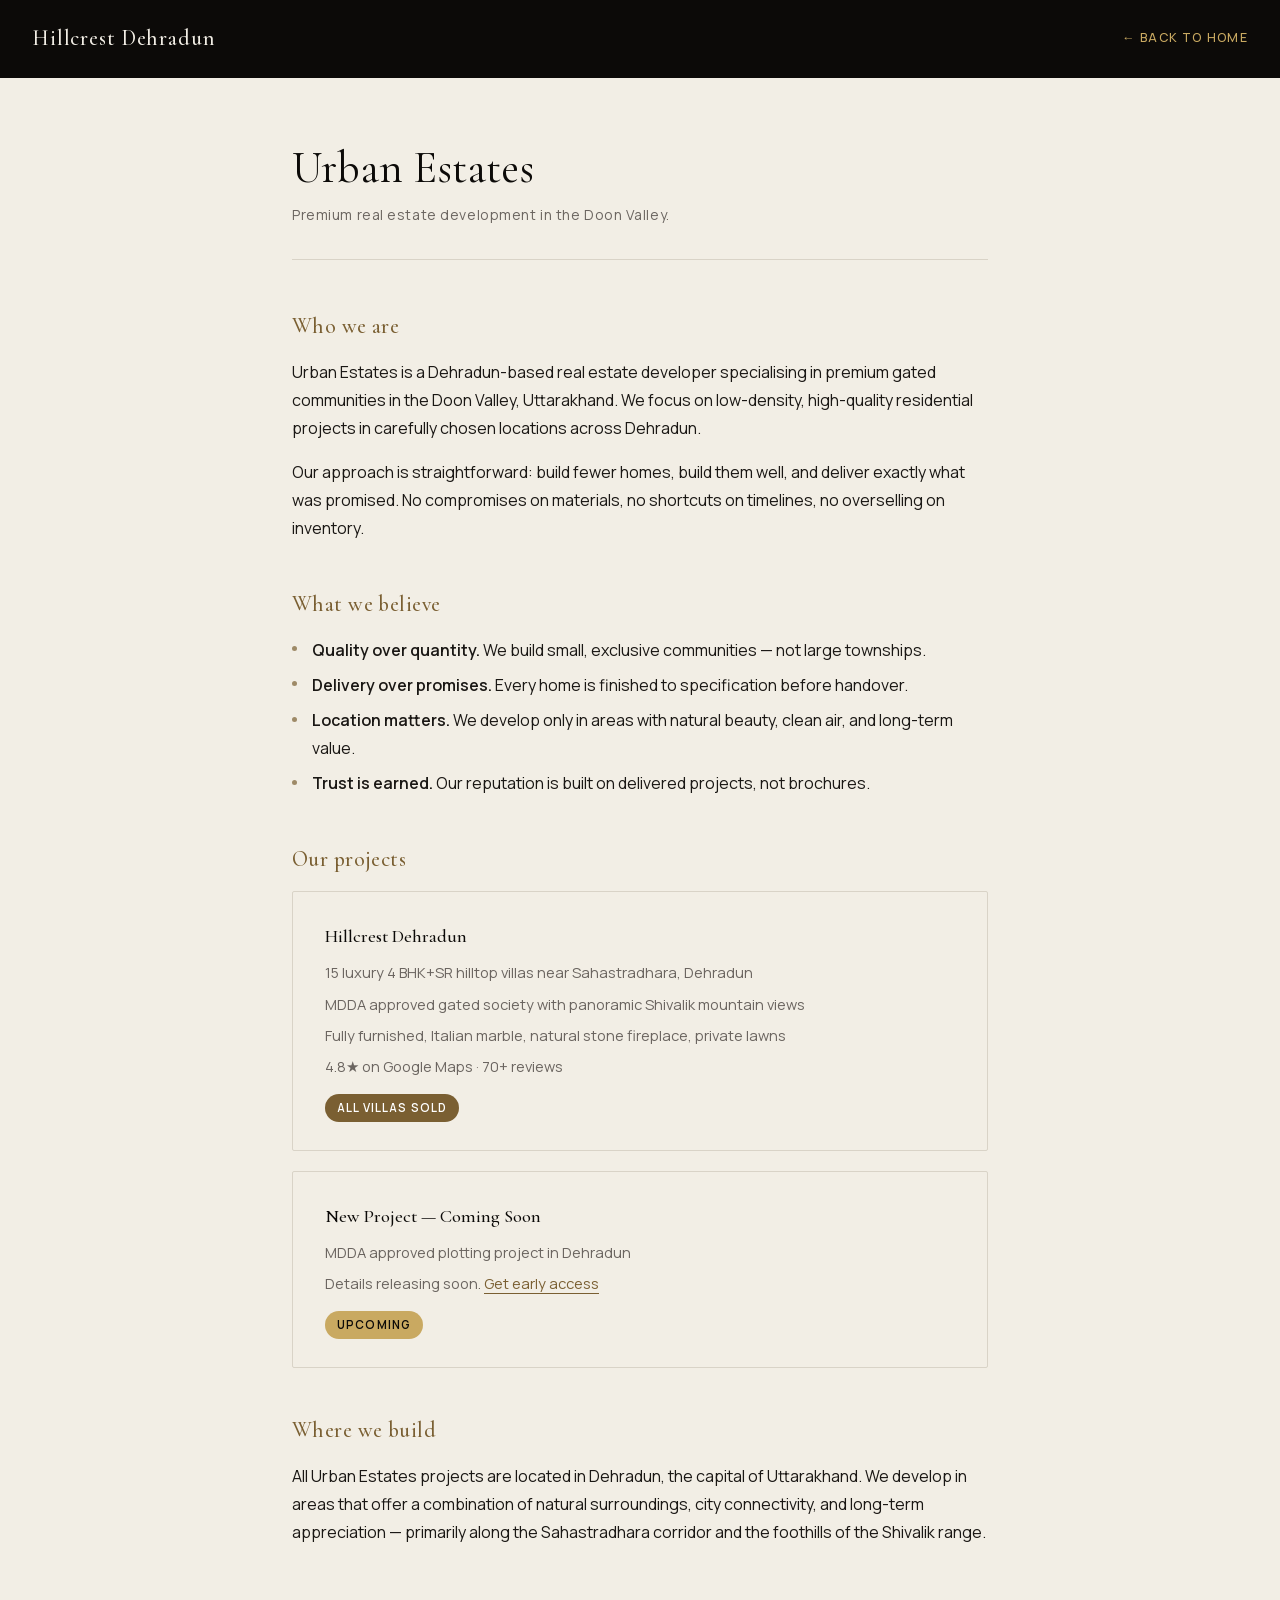
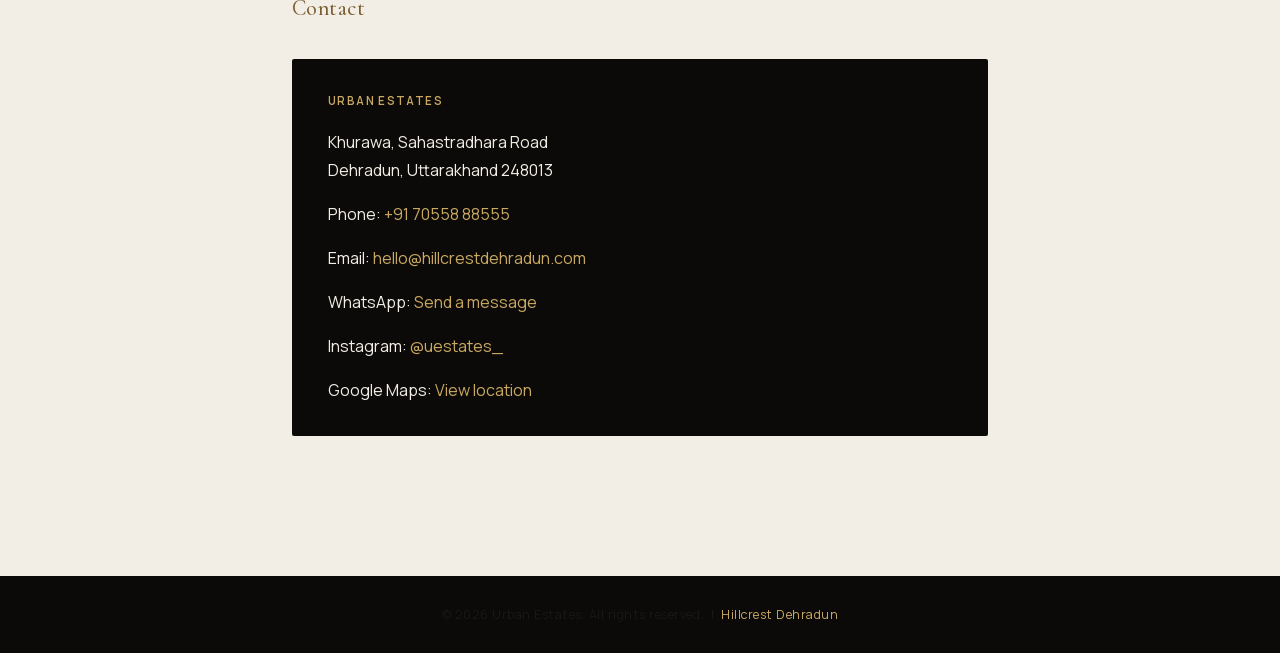
==== about.html @ beab5243 "Add About page for Urban Estates developer entity - Created about.html with developer profile, philo" ====
<!DOCTYPE html>
<html lang="en">
<head>
<meta charset="UTF-8" />
<meta name="viewport" content="width=device-width, initial-scale=1.0" />
<title>About Urban Estates — Developer of Hillcrest Dehradun</title>
<meta name="description" content="Urban Estates is a Dehradun-based real estate developer focused on premium MDDA approved gated communities in the Doon Valley. Builders of Hillcrest, luxury hilltop villas near Sahastradhara." />
<meta name="robots" content="index, follow">
<link rel="canonical" href="https://hillcrestdehradun.com/about.html">
<link rel="icon" type="image/png" href="hd/favicon-32.png" sizes="32x32">
<link rel="icon" href="/favicon.ico" sizes="16x16 32x32">
<link rel="apple-touch-icon" href="hd/apple-touch-icon.png">

<link rel="stylesheet" href="fonts/fonts.css">
<noscript><link rel="stylesheet" href="fonts/fonts.css"></noscript>

<script type="application/ld+json">
{
  "@context": "https://schema.org",
  "@type": "Organization",
  "name": "Urban Estates",
  "alternateName": ["Urban Crest", "UEstates"],
  "url": "https://hillcrestdehradun.com/about.html",
  "logo": "https://hillcrestdehradun.com/hd/og-image.jpg",
  "description": "Dehradun-based real estate developer focused on premium MDDA approved gated communities in the Doon Valley. Builders of Hillcrest, luxury hilltop villas near Sahastradhara.",
  "address": {
    "@type": "PostalAddress",
    "streetAddress": "Khurawa, Sahastradhara Road",
    "addressLocality": "Dehradun",
    "addressRegion": "Uttarakhand",
    "postalCode": "248013",
    "addressCountry": "IN"
  },
  "telephone": "+917055888555",
  "email": "hello@hillcrestdehradun.com",
  "sameAs": [
    "https://www.instagram.com/uestates_/",
    "https://maps.app.goo.gl/SzBgoUNmSNV7FymD8"
  ],
  "knowsAbout": ["luxury residential development", "gated communities", "MDDA approved projects", "Dehradun real estate"],
  "areaServed": {
    "@type": "City",
    "name": "Dehradun",
    "containedInPlace": {
      "@type": "State",
      "name": "Uttarakhand"
    }
  }
}
</script>

<style>
  *, *::before, *::after { box-sizing: border-box; margin: 0; padding: 0; }

  :root {
    --bg:      #F2EEE5;
    --text:    #1A1714;
    --accent:  #7A5F32;
    --accent-soft: #C9A961;
    --dark:    #0C0A08;
    --muted:   #6B6560;
    --border:  #D9D3C7;
  }

  html { scroll-behavior: smooth; }

  body {
    background: var(--bg);
    color: var(--text);
    font-family: 'Manrope', sans-serif;
    font-weight: 400;
    font-size: 16px;
    line-height: 1.75;
    -webkit-font-smoothing: antialiased;
    -moz-osx-font-smoothing: grayscale;
  }

  .skip-link { position: absolute; left: 16px; top: -100%; z-index: 100; background: var(--accent); color: #fff; padding: 10px 18px; border-radius: 0 0 4px 4px; text-decoration: none; font: 600 14px/1 'Manrope', sans-serif; transition: top 0.2s; }
  .skip-link:focus { top: 0; }

  header {
    background: var(--dark);
    padding: 1.25rem 2rem;
    display: flex;
    align-items: center;
    justify-content: space-between;
    gap: 1rem;
  }

  .logo {
    font-family: 'Cormorant Garamond', serif;
    font-weight: 500;
    font-size: 1.35rem;
    color: var(--bg);
    text-decoration: none;
    letter-spacing: 0.04em;
  }

  .back-link {
    font-family: 'Manrope', sans-serif;
    font-size: 0.78rem;
    font-weight: 500;
    letter-spacing: 0.1em;
    text-transform: uppercase;
    color: var(--accent-soft);
    text-decoration: none;
    border-bottom: 1px solid transparent;
    transition: border-color 0.2s;
  }

  .back-link:hover { border-color: var(--accent); }

  main {
    max-width: 760px;
    margin: 0 auto;
    padding: 4rem 2rem 6rem;
  }

  .page-title {
    font-family: 'Cormorant Garamond', serif;
    font-weight: 400;
    font-size: clamp(2rem, 5vw, 2.75rem);
    line-height: 1.2;
    color: var(--dark);
    margin-bottom: 0.5rem;
  }

  .page-subtitle {
    font-size: 0.88rem;
    color: var(--muted);
    letter-spacing: 0.04em;
    margin-bottom: 3rem;
    padding-bottom: 2rem;
    border-bottom: 1px solid var(--border);
  }

  section { margin-bottom: 2.75rem; }

  h2 {
    font-family: 'Cormorant Garamond', serif;
    font-weight: 500;
    font-size: 1.35rem;
    color: var(--accent);
    letter-spacing: 0.02em;
    margin-bottom: 0.75rem;
  }

  p { margin-bottom: 1rem; color: var(--text); }
  p:last-child { margin-bottom: 0; }

  ul {
    list-style: none;
    padding: 0;
    margin-bottom: 1rem;
  }

  ul li {
    padding-left: 1.25rem;
    position: relative;
    margin-bottom: 0.45rem;
  }

  ul li::before {
    content: '';
    position: absolute;
    left: 0;
    top: 0.65em;
    width: 5px;
    height: 5px;
    border-radius: 50%;
    background: var(--accent);
    opacity: 0.7;
  }

  .highlight-block {
    background: var(--dark);
    color: var(--bg);
    padding: 2rem 2.25rem;
    border-radius: 2px;
    margin: 2rem 0;
  }

  .highlight-block p { color: var(--bg); }

  .highlight-block a {
    color: var(--accent-soft);
    text-decoration: none;
  }

  .highlight-block a:hover { text-decoration: underline; }

  .highlight-label {
    font-size: 0.72rem;
    font-weight: 600;
    letter-spacing: 0.12em;
    text-transform: uppercase;
    color: var(--accent-soft);
    margin-bottom: 1rem;
    display: block;
  }

  .project-card {
    border: 1px solid var(--border);
    padding: 1.75rem 2rem;
    border-radius: 2px;
    margin-bottom: 1.25rem;
  }

  .project-card h3 {
    font-family: 'Cormorant Garamond', serif;
    font-weight: 500;
    font-size: 1.15rem;
    color: var(--dark);
    margin-bottom: 0.5rem;
  }

  .project-card p {
    font-size: 0.92rem;
    color: var(--muted);
    margin-bottom: 0.35rem;
  }

  .project-card .status {
    display: inline-block;
    font-size: 0.72rem;
    font-weight: 600;
    letter-spacing: 0.1em;
    text-transform: uppercase;
    padding: 4px 12px;
    border-radius: 999px;
    margin-top: 0.5rem;
  }

  .status-sold {
    background: var(--accent);
    color: #fff;
  }

  .status-upcoming {
    background: var(--accent-soft);
    color: var(--dark);
  }

  footer {
    background: var(--dark);
    color: #8A8480;
    text-align: center;
    font-size: 0.78rem;
    padding: 1.75rem 2rem;
    letter-spacing: 0.04em;
  }

  footer a {
    color: var(--accent-soft);
    text-decoration: none;
  }

  footer a:hover { text-decoration: underline; }

  @media (max-width: 600px) {
    main { padding: 2.5rem 1.25rem 4rem; }
    header { padding: 1rem 1.25rem; }
    .highlight-block { padding: 1.5rem 1.25rem; }
    .project-card { padding: 1.25rem; }
  }
</style>
</head>
<body>

<a href="#main" class="skip-link">Skip to content</a>

<header>
  <a href="/" class="logo">Hillcrest Dehradun</a>
  <a href="/" class="back-link">&#8592; Back to Home</a>
</header>

<main id="main">

  <h1 class="page-title">Urban Estates</h1>
  <p class="page-subtitle">Premium real estate development in the Doon Valley.</p>

  <section>
    <h2>Who we are</h2>
    <p>Urban Estates is a Dehradun-based real estate developer specialising in premium gated communities in the Doon Valley, Uttarakhand. We focus on low-density, high-quality residential projects in carefully chosen locations across Dehradun.</p>
    <p>Our approach is straightforward: build fewer homes, build them well, and deliver exactly what was promised. No compromises on materials, no shortcuts on timelines, no overselling on inventory.</p>
  </section>

  <section>
    <h2>What we believe</h2>
    <ul>
      <li><strong>Quality over quantity.</strong> We build small, exclusive communities — not large townships.</li>
      <li><strong>Delivery over promises.</strong> Every home is finished to specification before handover.</li>
      <li><strong>Location matters.</strong> We develop only in areas with natural beauty, clean air, and long-term value.</li>
      <li><strong>Trust is earned.</strong> Our reputation is built on delivered projects, not brochures.</li>
    </ul>
  </section>

  <section>
    <h2>Our projects</h2>

    <div class="project-card">
      <h3>Hillcrest Dehradun</h3>
      <p>15 luxury 4 BHK+SR hilltop villas near Sahastradhara, Dehradun</p>
      <p>MDDA approved gated society with panoramic Shivalik mountain views</p>
      <p>Fully furnished, Italian marble, natural stone fireplace, private lawns</p>
      <p>4.8&#9733; on Google Maps &middot; 70+ reviews</p>
      <span class="status status-sold">All villas sold</span>
    </div>

    <div class="project-card">
      <h3>New Project — Coming Soon</h3>
      <p>MDDA approved plotting project in Dehradun</p>
      <p>Details releasing soon. <a href="https://wa.me/917055888555?text=Hi%2C%20I%27m%20interested%20in%20the%20upcoming%20Urban%20Estates%20project.%20Please%20share%20details." target="_blank" rel="noopener noreferrer" style="color:var(--accent);border-bottom:1px solid var(--accent);text-decoration:none;">Get early access</a></p>
      <span class="status status-upcoming">Upcoming</span>
    </div>
  </section>

  <section>
    <h2>Where we build</h2>
    <p>All Urban Estates projects are located in Dehradun, the capital of Uttarakhand. We develop in areas that offer a combination of natural surroundings, city connectivity, and long-term appreciation — primarily along the Sahastradhara corridor and the foothills of the Shivalik range.</p>
  </section>

  <section>
    <h2>Contact</h2>
    <div class="highlight-block">
      <span class="highlight-label">Urban Estates</span>
      <p>Khurawa, Sahastradhara Road<br>Dehradun, Uttarakhand 248013</p>
      <p>Phone: <a href="tel:+917055888555">+91 70558 88555</a></p>
      <p>Email: <a href="mailto:hello@hillcrestdehradun.com">hello@hillcrestdehradun.com</a></p>
      <p>WhatsApp: <a href="https://wa.me/917055888555?text=Hi%2C%20I%27m%20interested%20in%20the%20upcoming%20Urban%20Estates%20project.%20Please%20share%20details." target="_blank" rel="noopener noreferrer">Send a message</a></p>
      <p>Instagram: <a href="https://www.instagram.com/uestates_/" target="_blank" rel="noopener noreferrer">@uestates_</a></p>
      <p>Google Maps: <a href="https://maps.app.goo.gl/SzBgoUNmSNV7FymD8" target="_blank" rel="noopener noreferrer">View location</a></p>
    </div>
  </section>

</main>

<footer>
  <p>&copy; 2026 Urban Estates. All rights reserved. &nbsp;|&nbsp; <a href="/">Hillcrest Dehradun</a></p>
</footer>

</body>
</html>
---- fonts/fonts.css ----
/* cyrillic-ext */
@font-face {
  font-family: 'Cormorant Garamond';
  font-style: normal;
  font-weight: 300;
  font-display: swap;
  src: url(cormorant-garamond-300-cyrillicext.woff2) format('woff2');
  unicode-range: U+0460-052F, U+1C80-1C8A, U+20B4, U+2DE0-2DFF, U+A640-A69F, U+FE2E-FE2F;
}

/* cyrillic */
@font-face {
  font-family: 'Cormorant Garamond';
  font-style: normal;
  font-weight: 300;
  font-display: swap;
  src: url(cormorant-garamond-300-cyrillic.woff2) format('woff2');
  unicode-range: U+0301, U+0400-045F, U+0490-0491, U+04B0-04B1, U+2116;
}

/* vietnamese */
@font-face {
  font-family: 'Cormorant Garamond';
  font-style: normal;
  font-weight: 300;
  font-display: swap;
  src: url(cormorant-garamond-300-vietnamese.woff2) format('woff2');
  unicode-range: U+0102-0103, U+0110-0111, U+0128-0129, U+0168-0169, U+01A0-01A1, U+01AF-01B0, U+0300-0301, U+0303-0304, U+0308-0309, U+0323, U+0329, U+1EA0-1EF9, U+20AB;
}

/* latin-ext */
@font-face {
  font-family: 'Cormorant Garamond';
  font-style: normal;
  font-weight: 300;
  font-display: swap;
  src: url(cormorant-garamond-300-latinext.woff2) format('woff2');
  unicode-range: U+0100-02BA, U+02BD-02C5, U+02C7-02CC, U+02CE-02D7, U+02DD-02FF, U+0304, U+0308, U+0329, U+1D00-1DBF, U+1E00-1E9F, U+1EF2-1EFF, U+2020, U+20A0-20AB, U+20AD-20C0, U+2113, U+2C60-2C7F, U+A720-A7FF;
}

/* latin */
@font-face {
  font-family: 'Cormorant Garamond';
  font-style: normal;
  font-weight: 300;
  font-display: swap;
  src: url(cormorant-garamond-300-latin.woff2) format('woff2');
  unicode-range: U+0000-00FF, U+0131, U+0152-0153, U+02BB-02BC, U+02C6, U+02DA, U+02DC, U+0304, U+0308, U+0329, U+2000-206F, U+20AC, U+2122, U+2191, U+2193, U+2212, U+2215, U+FEFF, U+FFFD;
}

/* cyrillic-ext */
@font-face {
  font-family: 'Cormorant Garamond';
  font-style: italic;
  font-weight: 300;
  font-display: swap;
  src: url(cormorant-garamond-300i-cyrillicext.woff2) format('woff2');
  unicode-range: U+0460-052F, U+1C80-1C8A, U+20B4, U+2DE0-2DFF, U+A640-A69F, U+FE2E-FE2F;
}

/* cyrillic */
@font-face {
  font-family: 'Cormorant Garamond';
  font-style: italic;
  font-weight: 300;
  font-display: swap;
  src: url(cormorant-garamond-300i-cyrillic.woff2) format('woff2');
  unicode-range: U+0301, U+0400-045F, U+0490-0491, U+04B0-04B1, U+2116;
}

/* vietnamese */
@font-face {
  font-family: 'Cormorant Garamond';
  font-style: italic;
  font-weight: 300;
  font-display: swap;
  src: url(cormorant-garamond-300i-vietnamese.woff2) format('woff2');
  unicode-range: U+0102-0103, U+0110-0111, U+0128-0129, U+0168-0169, U+01A0-01A1, U+01AF-01B0, U+0300-0301, U+0303-0304, U+0308-0309, U+0323, U+0329, U+1EA0-1EF9, U+20AB;
}

/* latin-ext */
@font-face {
  font-family: 'Cormorant Garamond';
  font-style: italic;
  font-weight: 300;
  font-display: swap;
  src: url(cormorant-garamond-300i-latinext.woff2) format('woff2');
  unicode-range: U+0100-02BA, U+02BD-02C5, U+02C7-02CC, U+02CE-02D7, U+02DD-02FF, U+0304, U+0308, U+0329, U+1D00-1DBF, U+1E00-1E9F, U+1EF2-1EFF, U+2020, U+20A0-20AB, U+20AD-20C0, U+2113, U+2C60-2C7F, U+A720-A7FF;
}

/* latin */
@font-face {
  font-family: 'Cormorant Garamond';
  font-style: italic;
  font-weight: 300;
  font-display: swap;
  src: url(cormorant-garamond-300i-latin.woff2) format('woff2');
  unicode-range: U+0000-00FF, U+0131, U+0152-0153, U+02BB-02BC, U+02C6, U+02DA, U+02DC, U+0304, U+0308, U+0329, U+2000-206F, U+20AC, U+2122, U+2191, U+2193, U+2212, U+2215, U+FEFF, U+FFFD;
}

/* cyrillic-ext */
@font-face {
  font-family: 'Cormorant Garamond';
  font-style: normal;
  font-weight: 400;
  font-display: swap;
  src: url(cormorant-garamond-300-cyrillicext.woff2) format('woff2');
  unicode-range: U+0460-052F, U+1C80-1C8A, U+20B4, U+2DE0-2DFF, U+A640-A69F, U+FE2E-FE2F;
}

/* cyrillic */
@font-face {
  font-family: 'Cormorant Garamond';
  font-style: normal;
  font-weight: 400;
  font-display: swap;
  src: url(cormorant-garamond-300-cyrillic.woff2) format('woff2');
  unicode-range: U+0301, U+0400-045F, U+0490-0491, U+04B0-04B1, U+2116;
}

/* vietnamese */
@font-face {
  font-family: 'Cormorant Garamond';
  font-style: normal;
  font-weight: 400;
  font-display: swap;
  src: url(cormorant-garamond-300-vietnamese.woff2) format('woff2');
  unicode-range: U+0102-0103, U+0110-0111, U+0128-0129, U+0168-0169, U+01A0-01A1, U+01AF-01B0, U+0300-0301, U+0303-0304, U+0308-0309, U+0323, U+0329, U+1EA0-1EF9, U+20AB;
}

/* latin-ext */
@font-face {
  font-family: 'Cormorant Garamond';
  font-style: normal;
  font-weight: 400;
  font-display: swap;
  src: url(cormorant-garamond-300-latinext.woff2) format('woff2');
  unicode-range: U+0100-02BA, U+02BD-02C5, U+02C7-02CC, U+02CE-02D7, U+02DD-02FF, U+0304, U+0308, U+0329, U+1D00-1DBF, U+1E00-1E9F, U+1EF2-1EFF, U+2020, U+20A0-20AB, U+20AD-20C0, U+2113, U+2C60-2C7F, U+A720-A7FF;
}

/* latin */
@font-face {
  font-family: 'Cormorant Garamond';
  font-style: normal;
  font-weight: 400;
  font-display: swap;
  src: url(cormorant-garamond-300-latin.woff2) format('woff2');
  unicode-range: U+0000-00FF, U+0131, U+0152-0153, U+02BB-02BC, U+02C6, U+02DA, U+02DC, U+0304, U+0308, U+0329, U+2000-206F, U+20AC, U+2122, U+2191, U+2193, U+2212, U+2215, U+FEFF, U+FFFD;
}

/* cyrillic-ext */
@font-face {
  font-family: 'Cormorant Garamond';
  font-style: italic;
  font-weight: 400;
  font-display: swap;
  src: url(cormorant-garamond-300i-cyrillicext.woff2) format('woff2');
  unicode-range: U+0460-052F, U+1C80-1C8A, U+20B4, U+2DE0-2DFF, U+A640-A69F, U+FE2E-FE2F;
}

/* cyrillic */
@font-face {
  font-family: 'Cormorant Garamond';
  font-style: italic;
  font-weight: 400;
  font-display: swap;
  src: url(cormorant-garamond-300i-cyrillic.woff2) format('woff2');
  unicode-range: U+0301, U+0400-045F, U+0490-0491, U+04B0-04B1, U+2116;
}

/* vietnamese */
@font-face {
  font-family: 'Cormorant Garamond';
  font-style: italic;
  font-weight: 400;
  font-display: swap;
  src: url(cormorant-garamond-300i-vietnamese.woff2) format('woff2');
  unicode-range: U+0102-0103, U+0110-0111, U+0128-0129, U+0168-0169, U+01A0-01A1, U+01AF-01B0, U+0300-0301, U+0303-0304, U+0308-0309, U+0323, U+0329, U+1EA0-1EF9, U+20AB;
}

/* latin-ext */
@font-face {
  font-family: 'Cormorant Garamond';
  font-style: italic;
  font-weight: 400;
  font-display: swap;
  src: url(cormorant-garamond-300i-latinext.woff2) format('woff2');
  unicode-range: U+0100-02BA, U+02BD-02C5, U+02C7-02CC, U+02CE-02D7, U+02DD-02FF, U+0304, U+0308, U+0329, U+1D00-1DBF, U+1E00-1E9F, U+1EF2-1EFF, U+2020, U+20A0-20AB, U+20AD-20C0, U+2113, U+2C60-2C7F, U+A720-A7FF;
}

/* latin */
@font-face {
  font-family: 'Cormorant Garamond';
  font-style: italic;
  font-weight: 400;
  font-display: swap;
  src: url(cormorant-garamond-300i-latin.woff2) format('woff2');
  unicode-range: U+0000-00FF, U+0131, U+0152-0153, U+02BB-02BC, U+02C6, U+02DA, U+02DC, U+0304, U+0308, U+0329, U+2000-206F, U+20AC, U+2122, U+2191, U+2193, U+2212, U+2215, U+FEFF, U+FFFD;
}

/* cyrillic-ext */
@font-face {
  font-family: 'Cormorant Garamond';
  font-style: normal;
  font-weight: 500;
  font-display: swap;
  src: url(cormorant-garamond-300-cyrillicext.woff2) format('woff2');
  unicode-range: U+0460-052F, U+1C80-1C8A, U+20B4, U+2DE0-2DFF, U+A640-A69F, U+FE2E-FE2F;
}

/* cyrillic */
@font-face {
  font-family: 'Cormorant Garamond';
  font-style: normal;
  font-weight: 500;
  font-display: swap;
  src: url(cormorant-garamond-300-cyrillic.woff2) format('woff2');
  unicode-range: U+0301, U+0400-045F, U+0490-0491, U+04B0-04B1, U+2116;
}

/* vietnamese */
@font-face {
  font-family: 'Cormorant Garamond';
  font-style: normal;
  font-weight: 500;
  font-display: swap;
  src: url(cormorant-garamond-300-vietnamese.woff2) format('woff2');
  unicode-range: U+0102-0103, U+0110-0111, U+0128-0129, U+0168-0169, U+01A0-01A1, U+01AF-01B0, U+0300-0301, U+0303-0304, U+0308-0309, U+0323, U+0329, U+1EA0-1EF9, U+20AB;
}

/* latin-ext */
@font-face {
  font-family: 'Cormorant Garamond';
  font-style: normal;
  font-weight: 500;
  font-display: swap;
  src: url(cormorant-garamond-300-latinext.woff2) format('woff2');
  unicode-range: U+0100-02BA, U+02BD-02C5, U+02C7-02CC, U+02CE-02D7, U+02DD-02FF, U+0304, U+0308, U+0329, U+1D00-1DBF, U+1E00-1E9F, U+1EF2-1EFF, U+2020, U+20A0-20AB, U+20AD-20C0, U+2113, U+2C60-2C7F, U+A720-A7FF;
}

/* latin */
@font-face {
  font-family: 'Cormorant Garamond';
  font-style: normal;
  font-weight: 500;
  font-display: swap;
  src: url(cormorant-garamond-300-latin.woff2) format('woff2');
  unicode-range: U+0000-00FF, U+0131, U+0152-0153, U+02BB-02BC, U+02C6, U+02DA, U+02DC, U+0304, U+0308, U+0329, U+2000-206F, U+20AC, U+2122, U+2191, U+2193, U+2212, U+2215, U+FEFF, U+FFFD;
}

/* cyrillic-ext */
@font-face {
  font-family: 'Cormorant Garamond';
  font-style: italic;
  font-weight: 500;
  font-display: swap;
  src: url(cormorant-garamond-300i-cyrillicext.woff2) format('woff2');
  unicode-range: U+0460-052F, U+1C80-1C8A, U+20B4, U+2DE0-2DFF, U+A640-A69F, U+FE2E-FE2F;
}

/* cyrillic */
@font-face {
  font-family: 'Cormorant Garamond';
  font-style: italic;
  font-weight: 500;
  font-display: swap;
  src: url(cormorant-garamond-300i-cyrillic.woff2) format('woff2');
  unicode-range: U+0301, U+0400-045F, U+0490-0491, U+04B0-04B1, U+2116;
}

/* vietnamese */
@font-face {
  font-family: 'Cormorant Garamond';
  font-style: italic;
  font-weight: 500;
  font-display: swap;
  src: url(cormorant-garamond-300i-vietnamese.woff2) format('woff2');
  unicode-range: U+0102-0103, U+0110-0111, U+0128-0129, U+0168-0169, U+01A0-01A1, U+01AF-01B0, U+0300-0301, U+0303-0304, U+0308-0309, U+0323, U+0329, U+1EA0-1EF9, U+20AB;
}

/* latin-ext */
@font-face {
  font-family: 'Cormorant Garamond';
  font-style: italic;
  font-weight: 500;
  font-display: swap;
  src: url(cormorant-garamond-300i-latinext.woff2) format('woff2');
  unicode-range: U+0100-02BA, U+02BD-02C5, U+02C7-02CC, U+02CE-02D7, U+02DD-02FF, U+0304, U+0308, U+0329, U+1D00-1DBF, U+1E00-1E9F, U+1EF2-1EFF, U+2020, U+20A0-20AB, U+20AD-20C0, U+2113, U+2C60-2C7F, U+A720-A7FF;
}

/* latin */
@font-face {
  font-family: 'Cormorant Garamond';
  font-style: italic;
  font-weight: 500;
  font-display: swap;
  src: url(cormorant-garamond-300i-latin.woff2) format('woff2');
  unicode-range: U+0000-00FF, U+0131, U+0152-0153, U+02BB-02BC, U+02C6, U+02DA, U+02DC, U+0304, U+0308, U+0329, U+2000-206F, U+20AC, U+2122, U+2191, U+2193, U+2212, U+2215, U+FEFF, U+FFFD;
}

/* cyrillic-ext */
@font-face {
  font-family: 'Cormorant Garamond';
  font-style: normal;
  font-weight: 600;
  font-display: swap;
  src: url(cormorant-garamond-300-cyrillicext.woff2) format('woff2');
  unicode-range: U+0460-052F, U+1C80-1C8A, U+20B4, U+2DE0-2DFF, U+A640-A69F, U+FE2E-FE2F;
}

/* cyrillic */
@font-face {
  font-family: 'Cormorant Garamond';
  font-style: normal;
  font-weight: 600;
  font-display: swap;
  src: url(cormorant-garamond-300-cyrillic.woff2) format('woff2');
  unicode-range: U+0301, U+0400-045F, U+0490-0491, U+04B0-04B1, U+2116;
}

/* vietnamese */
@font-face {
  font-family: 'Cormorant Garamond';
  font-style: normal;
  font-weight: 600;
  font-display: swap;
  src: url(cormorant-garamond-300-vietnamese.woff2) format('woff2');
  unicode-range: U+0102-0103, U+0110-0111, U+0128-0129, U+0168-0169, U+01A0-01A1, U+01AF-01B0, U+0300-0301, U+0303-0304, U+0308-0309, U+0323, U+0329, U+1EA0-1EF9, U+20AB;
}

/* latin-ext */
@font-face {
  font-family: 'Cormorant Garamond';
  font-style: normal;
  font-weight: 600;
  font-display: swap;
  src: url(cormorant-garamond-300-latinext.woff2) format('woff2');
  unicode-range: U+0100-02BA, U+02BD-02C5, U+02C7-02CC, U+02CE-02D7, U+02DD-02FF, U+0304, U+0308, U+0329, U+1D00-1DBF, U+1E00-1E9F, U+1EF2-1EFF, U+2020, U+20A0-20AB, U+20AD-20C0, U+2113, U+2C60-2C7F, U+A720-A7FF;
}

/* latin */
@font-face {
  font-family: 'Cormorant Garamond';
  font-style: normal;
  font-weight: 600;
  font-display: swap;
  src: url(cormorant-garamond-300-latin.woff2) format('woff2');
  unicode-range: U+0000-00FF, U+0131, U+0152-0153, U+02BB-02BC, U+02C6, U+02DA, U+02DC, U+0304, U+0308, U+0329, U+2000-206F, U+20AC, U+2122, U+2191, U+2193, U+2212, U+2215, U+FEFF, U+FFFD;
}

/* cyrillic-ext */
@font-face {
  font-family: 'Cormorant Garamond';
  font-style: italic;
  font-weight: 600;
  font-display: swap;
  src: url(cormorant-garamond-300i-cyrillicext.woff2) format('woff2');
  unicode-range: U+0460-052F, U+1C80-1C8A, U+20B4, U+2DE0-2DFF, U+A640-A69F, U+FE2E-FE2F;
}

/* cyrillic */
@font-face {
  font-family: 'Cormorant Garamond';
  font-style: italic;
  font-weight: 600;
  font-display: swap;
  src: url(cormorant-garamond-300i-cyrillic.woff2) format('woff2');
  unicode-range: U+0301, U+0400-045F, U+0490-0491, U+04B0-04B1, U+2116;
}

/* vietnamese */
@font-face {
  font-family: 'Cormorant Garamond';
  font-style: italic;
  font-weight: 600;
  font-display: swap;
  src: url(cormorant-garamond-300i-vietnamese.woff2) format('woff2');
  unicode-range: U+0102-0103, U+0110-0111, U+0128-0129, U+0168-0169, U+01A0-01A1, U+01AF-01B0, U+0300-0301, U+0303-0304, U+0308-0309, U+0323, U+0329, U+1EA0-1EF9, U+20AB;
}

/* latin-ext */
@font-face {
  font-family: 'Cormorant Garamond';
  font-style: italic;
  font-weight: 600;
  font-display: swap;
  src: url(cormorant-garamond-300i-latinext.woff2) format('woff2');
  unicode-range: U+0100-02BA, U+02BD-02C5, U+02C7-02CC, U+02CE-02D7, U+02DD-02FF, U+0304, U+0308, U+0329, U+1D00-1DBF, U+1E00-1E9F, U+1EF2-1EFF, U+2020, U+20A0-20AB, U+20AD-20C0, U+2113, U+2C60-2C7F, U+A720-A7FF;
}

/* latin */
@font-face {
  font-family: 'Cormorant Garamond';
  font-style: italic;
  font-weight: 600;
  font-display: swap;
  src: url(cormorant-garamond-300i-latin.woff2) format('woff2');
  unicode-range: U+0000-00FF, U+0131, U+0152-0153, U+02BB-02BC, U+02C6, U+02DA, U+02DC, U+0304, U+0308, U+0329, U+2000-206F, U+20AC, U+2122, U+2191, U+2193, U+2212, U+2215, U+FEFF, U+FFFD;
}

/* cyrillic-ext */
@font-face {
  font-family: 'Manrope';
  font-style: normal;
  font-weight: 300;
  font-display: swap;
  src: url(manrope-300-cyrillicext.woff2) format('woff2');
  unicode-range: U+0460-052F, U+1C80-1C8A, U+20B4, U+2DE0-2DFF, U+A640-A69F, U+FE2E-FE2F;
}

/* cyrillic */
@font-face {
  font-family: 'Manrope';
  font-style: normal;
  font-weight: 300;
  font-display: swap;
  src: url(manrope-300-cyrillic.woff2) format('woff2');
  unicode-range: U+0301, U+0400-045F, U+0490-0491, U+04B0-04B1, U+2116;
}

/* greek */
@font-face {
  font-family: 'Manrope';
  font-style: normal;
  font-weight: 300;
  font-display: swap;
  src: url(manrope-300-greek.woff2) format('woff2');
  unicode-range: U+0370-0377, U+037A-037F, U+0384-038A, U+038C, U+038E-03A1, U+03A3-03FF;
}

/* vietnamese */
@font-face {
  font-family: 'Manrope';
  font-style: normal;
  font-weight: 300;
  font-display: swap;
  src: url(manrope-300-vietnamese.woff2) format('woff2');
  unicode-range: U+0102-0103, U+0110-0111, U+0128-0129, U+0168-0169, U+01A0-01A1, U+01AF-01B0, U+0300-0301, U+0303-0304, U+0308-0309, U+0323, U+0329, U+1EA0-1EF9, U+20AB;
}

/* latin-ext */
@font-face {
  font-family: 'Manrope';
  font-style: normal;
  font-weight: 300;
  font-display: swap;
  src: url(manrope-300-latinext.woff2) format('woff2');
  unicode-range: U+0100-02BA, U+02BD-02C5, U+02C7-02CC, U+02CE-02D7, U+02DD-02FF, U+0304, U+0308, U+0329, U+1D00-1DBF, U+1E00-1E9F, U+1EF2-1EFF, U+2020, U+20A0-20AB, U+20AD-20C0, U+2113, U+2C60-2C7F, U+A720-A7FF;
}

/* latin */
@font-face {
  font-family: 'Manrope';
  font-style: normal;
  font-weight: 300;
  font-display: swap;
  src: url(manrope-300-latin.woff2) format('woff2');
  unicode-range: U+0000-00FF, U+0131, U+0152-0153, U+02BB-02BC, U+02C6, U+02DA, U+02DC, U+0304, U+0308, U+0329, U+2000-206F, U+20AC, U+2122, U+2191, U+2193, U+2212, U+2215, U+FEFF, U+FFFD;
}

/* cyrillic-ext */
@font-face {
  font-family: 'Manrope';
  font-style: normal;
  font-weight: 400;
  font-display: swap;
  src: url(manrope-300-cyrillicext.woff2) format('woff2');
  unicode-range: U+0460-052F, U+1C80-1C8A, U+20B4, U+2DE0-2DFF, U+A640-A69F, U+FE2E-FE2F;
}

/* cyrillic */
@font-face {
  font-family: 'Manrope';
  font-style: normal;
  font-weight: 400;
  font-display: swap;
  src: url(manrope-300-cyrillic.woff2) format('woff2');
  unicode-range: U+0301, U+0400-045F, U+0490-0491, U+04B0-04B1, U+2116;
}

/* greek */
@font-face {
  font-family: 'Manrope';
  font-style: normal;
  font-weight: 400;
  font-display: swap;
  src: url(manrope-300-greek.woff2) format('woff2');
  unicode-range: U+0370-0377, U+037A-037F, U+0384-038A, U+038C, U+038E-03A1, U+03A3-03FF;
}

/* vietnamese */
@font-face {
  font-family: 'Manrope';
  font-style: normal;
  font-weight: 400;
  font-display: swap;
  src: url(manrope-300-vietnamese.woff2) format('woff2');
  unicode-range: U+0102-0103, U+0110-0111, U+0128-0129, U+0168-0169, U+01A0-01A1, U+01AF-01B0, U+0300-0301, U+0303-0304, U+0308-0309, U+0323, U+0329, U+1EA0-1EF9, U+20AB;
}

/* latin-ext */
@font-face {
  font-family: 'Manrope';
  font-style: normal;
  font-weight: 400;
  font-display: swap;
  src: url(manrope-300-latinext.woff2) format('woff2');
  unicode-range: U+0100-02BA, U+02BD-02C5, U+02C7-02CC, U+02CE-02D7, U+02DD-02FF, U+0304, U+0308, U+0329, U+1D00-1DBF, U+1E00-1E9F, U+1EF2-1EFF, U+2020, U+20A0-20AB, U+20AD-20C0, U+2113, U+2C60-2C7F, U+A720-A7FF;
}

/* latin */
@font-face {
  font-family: 'Manrope';
  font-style: normal;
  font-weight: 400;
  font-display: swap;
  src: url(manrope-300-latin.woff2) format('woff2');
  unicode-range: U+0000-00FF, U+0131, U+0152-0153, U+02BB-02BC, U+02C6, U+02DA, U+02DC, U+0304, U+0308, U+0329, U+2000-206F, U+20AC, U+2122, U+2191, U+2193, U+2212, U+2215, U+FEFF, U+FFFD;
}

/* cyrillic-ext */
@font-face {
  font-family: 'Manrope';
  font-style: normal;
  font-weight: 500;
  font-display: swap;
  src: url(manrope-300-cyrillicext.woff2) format('woff2');
  unicode-range: U+0460-052F, U+1C80-1C8A, U+20B4, U+2DE0-2DFF, U+A640-A69F, U+FE2E-FE2F;
}

/* cyrillic */
@font-face {
  font-family: 'Manrope';
  font-style: normal;
  font-weight: 500;
  font-display: swap;
  src: url(manrope-300-cyrillic.woff2) format('woff2');
  unicode-range: U+0301, U+0400-045F, U+0490-0491, U+04B0-04B1, U+2116;
}

/* greek */
@font-face {
  font-family: 'Manrope';
  font-style: normal;
  font-weight: 500;
  font-display: swap;
  src: url(manrope-300-greek.woff2) format('woff2');
  unicode-range: U+0370-0377, U+037A-037F, U+0384-038A, U+038C, U+038E-03A1, U+03A3-03FF;
}

/* vietnamese */
@font-face {
  font-family: 'Manrope';
  font-style: normal;
  font-weight: 500;
  font-display: swap;
  src: url(manrope-300-vietnamese.woff2) format('woff2');
  unicode-range: U+0102-0103, U+0110-0111, U+0128-0129, U+0168-0169, U+01A0-01A1, U+01AF-01B0, U+0300-0301, U+0303-0304, U+0308-0309, U+0323, U+0329, U+1EA0-1EF9, U+20AB;
}

/* latin-ext */
@font-face {
  font-family: 'Manrope';
  font-style: normal;
  font-weight: 500;
  font-display: swap;
  src: url(manrope-300-latinext.woff2) format('woff2');
  unicode-range: U+0100-02BA, U+02BD-02C5, U+02C7-02CC, U+02CE-02D7, U+02DD-02FF, U+0304, U+0308, U+0329, U+1D00-1DBF, U+1E00-1E9F, U+1EF2-1EFF, U+2020, U+20A0-20AB, U+20AD-20C0, U+2113, U+2C60-2C7F, U+A720-A7FF;
}

/* latin */
@font-face {
  font-family: 'Manrope';
  font-style: normal;
  font-weight: 500;
  font-display: swap;
  src: url(manrope-300-latin.woff2) format('woff2');
  unicode-range: U+0000-00FF, U+0131, U+0152-0153, U+02BB-02BC, U+02C6, U+02DA, U+02DC, U+0304, U+0308, U+0329, U+2000-206F, U+20AC, U+2122, U+2191, U+2193, U+2212, U+2215, U+FEFF, U+FFFD;
}

/* cyrillic-ext */
@font-face {
  font-family: 'Manrope';
  font-style: normal;
  font-weight: 600;
  font-display: swap;
  src: url(manrope-300-cyrillicext.woff2) format('woff2');
  unicode-range: U+0460-052F, U+1C80-1C8A, U+20B4, U+2DE0-2DFF, U+A640-A69F, U+FE2E-FE2F;
}

/* cyrillic */
@font-face {
  font-family: 'Manrope';
  font-style: normal;
  font-weight: 600;
  font-display: swap;
  src: url(manrope-300-cyrillic.woff2) format('woff2');
  unicode-range: U+0301, U+0400-045F, U+0490-0491, U+04B0-04B1, U+2116;
}

/* greek */
@font-face {
  font-family: 'Manrope';
  font-style: normal;
  font-weight: 600;
  font-display: swap;
  src: url(manrope-300-greek.woff2) format('woff2');
  unicode-range: U+0370-0377, U+037A-037F, U+0384-038A, U+038C, U+038E-03A1, U+03A3-03FF;
}

/* vietnamese */
@font-face {
  font-family: 'Manrope';
  font-style: normal;
  font-weight: 600;
  font-display: swap;
  src: url(manrope-300-vietnamese.woff2) format('woff2');
  unicode-range: U+0102-0103, U+0110-0111, U+0128-0129, U+0168-0169, U+01A0-01A1, U+01AF-01B0, U+0300-0301, U+0303-0304, U+0308-0309, U+0323, U+0329, U+1EA0-1EF9, U+20AB;
}

/* latin-ext */
@font-face {
  font-family: 'Manrope';
  font-style: normal;
  font-weight: 600;
  font-display: swap;
  src: url(manrope-300-latinext.woff2) format('woff2');
  unicode-range: U+0100-02BA, U+02BD-02C5, U+02C7-02CC, U+02CE-02D7, U+02DD-02FF, U+0304, U+0308, U+0329, U+1D00-1DBF, U+1E00-1E9F, U+1EF2-1EFF, U+2020, U+20A0-20AB, U+20AD-20C0, U+2113, U+2C60-2C7F, U+A720-A7FF;
}

/* latin */
@font-face {
  font-family: 'Manrope';
  font-style: normal;
  font-weight: 600;
  font-display: swap;
  src: url(manrope-300-latin.woff2) format('woff2');
  unicode-range: U+0000-00FF, U+0131, U+0152-0153, U+02BB-02BC, U+02C6, U+02DA, U+02DC, U+0304, U+0308, U+0329, U+2000-206F, U+20AC, U+2122, U+2191, U+2193, U+2212, U+2215, U+FEFF, U+FFFD;
}
---- fonts/fonts.css ----
/* cyrillic-ext */
@font-face {
  font-family: 'Cormorant Garamond';
  font-style: normal;
  font-weight: 300;
  font-display: swap;
  src: url(cormorant-garamond-300-cyrillicext.woff2) format('woff2');
  unicode-range: U+0460-052F, U+1C80-1C8A, U+20B4, U+2DE0-2DFF, U+A640-A69F, U+FE2E-FE2F;
}

/* cyrillic */
@font-face {
  font-family: 'Cormorant Garamond';
  font-style: normal;
  font-weight: 300;
  font-display: swap;
  src: url(cormorant-garamond-300-cyrillic.woff2) format('woff2');
  unicode-range: U+0301, U+0400-045F, U+0490-0491, U+04B0-04B1, U+2116;
}

/* vietnamese */
@font-face {
  font-family: 'Cormorant Garamond';
  font-style: normal;
  font-weight: 300;
  font-display: swap;
  src: url(cormorant-garamond-300-vietnamese.woff2) format('woff2');
  unicode-range: U+0102-0103, U+0110-0111, U+0128-0129, U+0168-0169, U+01A0-01A1, U+01AF-01B0, U+0300-0301, U+0303-0304, U+0308-0309, U+0323, U+0329, U+1EA0-1EF9, U+20AB;
}

/* latin-ext */
@font-face {
  font-family: 'Cormorant Garamond';
  font-style: normal;
  font-weight: 300;
  font-display: swap;
  src: url(cormorant-garamond-300-latinext.woff2) format('woff2');
  unicode-range: U+0100-02BA, U+02BD-02C5, U+02C7-02CC, U+02CE-02D7, U+02DD-02FF, U+0304, U+0308, U+0329, U+1D00-1DBF, U+1E00-1E9F, U+1EF2-1EFF, U+2020, U+20A0-20AB, U+20AD-20C0, U+2113, U+2C60-2C7F, U+A720-A7FF;
}

/* latin */
@font-face {
  font-family: 'Cormorant Garamond';
  font-style: normal;
  font-weight: 300;
  font-display: swap;
  src: url(cormorant-garamond-300-latin.woff2) format('woff2');
  unicode-range: U+0000-00FF, U+0131, U+0152-0153, U+02BB-02BC, U+02C6, U+02DA, U+02DC, U+0304, U+0308, U+0329, U+2000-206F, U+20AC, U+2122, U+2191, U+2193, U+2212, U+2215, U+FEFF, U+FFFD;
}

/* cyrillic-ext */
@font-face {
  font-family: 'Cormorant Garamond';
  font-style: italic;
  font-weight: 300;
  font-display: swap;
  src: url(cormorant-garamond-300i-cyrillicext.woff2) format('woff2');
  unicode-range: U+0460-052F, U+1C80-1C8A, U+20B4, U+2DE0-2DFF, U+A640-A69F, U+FE2E-FE2F;
}

/* cyrillic */
@font-face {
  font-family: 'Cormorant Garamond';
  font-style: italic;
  font-weight: 300;
  font-display: swap;
  src: url(cormorant-garamond-300i-cyrillic.woff2) format('woff2');
  unicode-range: U+0301, U+0400-045F, U+0490-0491, U+04B0-04B1, U+2116;
}

/* vietnamese */
@font-face {
  font-family: 'Cormorant Garamond';
  font-style: italic;
  font-weight: 300;
  font-display: swap;
  src: url(cormorant-garamond-300i-vietnamese.woff2) format('woff2');
  unicode-range: U+0102-0103, U+0110-0111, U+0128-0129, U+0168-0169, U+01A0-01A1, U+01AF-01B0, U+0300-0301, U+0303-0304, U+0308-0309, U+0323, U+0329, U+1EA0-1EF9, U+20AB;
}

/* latin-ext */
@font-face {
  font-family: 'Cormorant Garamond';
  font-style: italic;
  font-weight: 300;
  font-display: swap;
  src: url(cormorant-garamond-300i-latinext.woff2) format('woff2');
  unicode-range: U+0100-02BA, U+02BD-02C5, U+02C7-02CC, U+02CE-02D7, U+02DD-02FF, U+0304, U+0308, U+0329, U+1D00-1DBF, U+1E00-1E9F, U+1EF2-1EFF, U+2020, U+20A0-20AB, U+20AD-20C0, U+2113, U+2C60-2C7F, U+A720-A7FF;
}

/* latin */
@font-face {
  font-family: 'Cormorant Garamond';
  font-style: italic;
  font-weight: 300;
  font-display: swap;
  src: url(cormorant-garamond-300i-latin.woff2) format('woff2');
  unicode-range: U+0000-00FF, U+0131, U+0152-0153, U+02BB-02BC, U+02C6, U+02DA, U+02DC, U+0304, U+0308, U+0329, U+2000-206F, U+20AC, U+2122, U+2191, U+2193, U+2212, U+2215, U+FEFF, U+FFFD;
}

/* cyrillic-ext */
@font-face {
  font-family: 'Cormorant Garamond';
  font-style: normal;
  font-weight: 400;
  font-display: swap;
  src: url(cormorant-garamond-300-cyrillicext.woff2) format('woff2');
  unicode-range: U+0460-052F, U+1C80-1C8A, U+20B4, U+2DE0-2DFF, U+A640-A69F, U+FE2E-FE2F;
}

/* cyrillic */
@font-face {
  font-family: 'Cormorant Garamond';
  font-style: normal;
  font-weight: 400;
  font-display: swap;
  src: url(cormorant-garamond-300-cyrillic.woff2) format('woff2');
  unicode-range: U+0301, U+0400-045F, U+0490-0491, U+04B0-04B1, U+2116;
}

/* vietnamese */
@font-face {
  font-family: 'Cormorant Garamond';
  font-style: normal;
  font-weight: 400;
  font-display: swap;
  src: url(cormorant-garamond-300-vietnamese.woff2) format('woff2');
  unicode-range: U+0102-0103, U+0110-0111, U+0128-0129, U+0168-0169, U+01A0-01A1, U+01AF-01B0, U+0300-0301, U+0303-0304, U+0308-0309, U+0323, U+0329, U+1EA0-1EF9, U+20AB;
}

/* latin-ext */
@font-face {
  font-family: 'Cormorant Garamond';
  font-style: normal;
  font-weight: 400;
  font-display: swap;
  src: url(cormorant-garamond-300-latinext.woff2) format('woff2');
  unicode-range: U+0100-02BA, U+02BD-02C5, U+02C7-02CC, U+02CE-02D7, U+02DD-02FF, U+0304, U+0308, U+0329, U+1D00-1DBF, U+1E00-1E9F, U+1EF2-1EFF, U+2020, U+20A0-20AB, U+20AD-20C0, U+2113, U+2C60-2C7F, U+A720-A7FF;
}

/* latin */
@font-face {
  font-family: 'Cormorant Garamond';
  font-style: normal;
  font-weight: 400;
  font-display: swap;
  src: url(cormorant-garamond-300-latin.woff2) format('woff2');
  unicode-range: U+0000-00FF, U+0131, U+0152-0153, U+02BB-02BC, U+02C6, U+02DA, U+02DC, U+0304, U+0308, U+0329, U+2000-206F, U+20AC, U+2122, U+2191, U+2193, U+2212, U+2215, U+FEFF, U+FFFD;
}

/* cyrillic-ext */
@font-face {
  font-family: 'Cormorant Garamond';
  font-style: italic;
  font-weight: 400;
  font-display: swap;
  src: url(cormorant-garamond-300i-cyrillicext.woff2) format('woff2');
  unicode-range: U+0460-052F, U+1C80-1C8A, U+20B4, U+2DE0-2DFF, U+A640-A69F, U+FE2E-FE2F;
}

/* cyrillic */
@font-face {
  font-family: 'Cormorant Garamond';
  font-style: italic;
  font-weight: 400;
  font-display: swap;
  src: url(cormorant-garamond-300i-cyrillic.woff2) format('woff2');
  unicode-range: U+0301, U+0400-045F, U+0490-0491, U+04B0-04B1, U+2116;
}

/* vietnamese */
@font-face {
  font-family: 'Cormorant Garamond';
  font-style: italic;
  font-weight: 400;
  font-display: swap;
  src: url(cormorant-garamond-300i-vietnamese.woff2) format('woff2');
  unicode-range: U+0102-0103, U+0110-0111, U+0128-0129, U+0168-0169, U+01A0-01A1, U+01AF-01B0, U+0300-0301, U+0303-0304, U+0308-0309, U+0323, U+0329, U+1EA0-1EF9, U+20AB;
}

/* latin-ext */
@font-face {
  font-family: 'Cormorant Garamond';
  font-style: italic;
  font-weight: 400;
  font-display: swap;
  src: url(cormorant-garamond-300i-latinext.woff2) format('woff2');
  unicode-range: U+0100-02BA, U+02BD-02C5, U+02C7-02CC, U+02CE-02D7, U+02DD-02FF, U+0304, U+0308, U+0329, U+1D00-1DBF, U+1E00-1E9F, U+1EF2-1EFF, U+2020, U+20A0-20AB, U+20AD-20C0, U+2113, U+2C60-2C7F, U+A720-A7FF;
}

/* latin */
@font-face {
  font-family: 'Cormorant Garamond';
  font-style: italic;
  font-weight: 400;
  font-display: swap;
  src: url(cormorant-garamond-300i-latin.woff2) format('woff2');
  unicode-range: U+0000-00FF, U+0131, U+0152-0153, U+02BB-02BC, U+02C6, U+02DA, U+02DC, U+0304, U+0308, U+0329, U+2000-206F, U+20AC, U+2122, U+2191, U+2193, U+2212, U+2215, U+FEFF, U+FFFD;
}

/* cyrillic-ext */
@font-face {
  font-family: 'Cormorant Garamond';
  font-style: normal;
  font-weight: 500;
  font-display: swap;
  src: url(cormorant-garamond-300-cyrillicext.woff2) format('woff2');
  unicode-range: U+0460-052F, U+1C80-1C8A, U+20B4, U+2DE0-2DFF, U+A640-A69F, U+FE2E-FE2F;
}

/* cyrillic */
@font-face {
  font-family: 'Cormorant Garamond';
  font-style: normal;
  font-weight: 500;
  font-display: swap;
  src: url(cormorant-garamond-300-cyrillic.woff2) format('woff2');
  unicode-range: U+0301, U+0400-045F, U+0490-0491, U+04B0-04B1, U+2116;
}

/* vietnamese */
@font-face {
  font-family: 'Cormorant Garamond';
  font-style: normal;
  font-weight: 500;
  font-display: swap;
  src: url(cormorant-garamond-300-vietnamese.woff2) format('woff2');
  unicode-range: U+0102-0103, U+0110-0111, U+0128-0129, U+0168-0169, U+01A0-01A1, U+01AF-01B0, U+0300-0301, U+0303-0304, U+0308-0309, U+0323, U+0329, U+1EA0-1EF9, U+20AB;
}

/* latin-ext */
@font-face {
  font-family: 'Cormorant Garamond';
  font-style: normal;
  font-weight: 500;
  font-display: swap;
  src: url(cormorant-garamond-300-latinext.woff2) format('woff2');
  unicode-range: U+0100-02BA, U+02BD-02C5, U+02C7-02CC, U+02CE-02D7, U+02DD-02FF, U+0304, U+0308, U+0329, U+1D00-1DBF, U+1E00-1E9F, U+1EF2-1EFF, U+2020, U+20A0-20AB, U+20AD-20C0, U+2113, U+2C60-2C7F, U+A720-A7FF;
}

/* latin */
@font-face {
  font-family: 'Cormorant Garamond';
  font-style: normal;
  font-weight: 500;
  font-display: swap;
  src: url(cormorant-garamond-300-latin.woff2) format('woff2');
  unicode-range: U+0000-00FF, U+0131, U+0152-0153, U+02BB-02BC, U+02C6, U+02DA, U+02DC, U+0304, U+0308, U+0329, U+2000-206F, U+20AC, U+2122, U+2191, U+2193, U+2212, U+2215, U+FEFF, U+FFFD;
}

/* cyrillic-ext */
@font-face {
  font-family: 'Cormorant Garamond';
  font-style: italic;
  font-weight: 500;
  font-display: swap;
  src: url(cormorant-garamond-300i-cyrillicext.woff2) format('woff2');
  unicode-range: U+0460-052F, U+1C80-1C8A, U+20B4, U+2DE0-2DFF, U+A640-A69F, U+FE2E-FE2F;
}

/* cyrillic */
@font-face {
  font-family: 'Cormorant Garamond';
  font-style: italic;
  font-weight: 500;
  font-display: swap;
  src: url(cormorant-garamond-300i-cyrillic.woff2) format('woff2');
  unicode-range: U+0301, U+0400-045F, U+0490-0491, U+04B0-04B1, U+2116;
}

/* vietnamese */
@font-face {
  font-family: 'Cormorant Garamond';
  font-style: italic;
  font-weight: 500;
  font-display: swap;
  src: url(cormorant-garamond-300i-vietnamese.woff2) format('woff2');
  unicode-range: U+0102-0103, U+0110-0111, U+0128-0129, U+0168-0169, U+01A0-01A1, U+01AF-01B0, U+0300-0301, U+0303-0304, U+0308-0309, U+0323, U+0329, U+1EA0-1EF9, U+20AB;
}

/* latin-ext */
@font-face {
  font-family: 'Cormorant Garamond';
  font-style: italic;
  font-weight: 500;
  font-display: swap;
  src: url(cormorant-garamond-300i-latinext.woff2) format('woff2');
  unicode-range: U+0100-02BA, U+02BD-02C5, U+02C7-02CC, U+02CE-02D7, U+02DD-02FF, U+0304, U+0308, U+0329, U+1D00-1DBF, U+1E00-1E9F, U+1EF2-1EFF, U+2020, U+20A0-20AB, U+20AD-20C0, U+2113, U+2C60-2C7F, U+A720-A7FF;
}

/* latin */
@font-face {
  font-family: 'Cormorant Garamond';
  font-style: italic;
  font-weight: 500;
  font-display: swap;
  src: url(cormorant-garamond-300i-latin.woff2) format('woff2');
  unicode-range: U+0000-00FF, U+0131, U+0152-0153, U+02BB-02BC, U+02C6, U+02DA, U+02DC, U+0304, U+0308, U+0329, U+2000-206F, U+20AC, U+2122, U+2191, U+2193, U+2212, U+2215, U+FEFF, U+FFFD;
}

/* cyrillic-ext */
@font-face {
  font-family: 'Cormorant Garamond';
  font-style: normal;
  font-weight: 600;
  font-display: swap;
  src: url(cormorant-garamond-300-cyrillicext.woff2) format('woff2');
  unicode-range: U+0460-052F, U+1C80-1C8A, U+20B4, U+2DE0-2DFF, U+A640-A69F, U+FE2E-FE2F;
}

/* cyrillic */
@font-face {
  font-family: 'Cormorant Garamond';
  font-style: normal;
  font-weight: 600;
  font-display: swap;
  src: url(cormorant-garamond-300-cyrillic.woff2) format('woff2');
  unicode-range: U+0301, U+0400-045F, U+0490-0491, U+04B0-04B1, U+2116;
}

/* vietnamese */
@font-face {
  font-family: 'Cormorant Garamond';
  font-style: normal;
  font-weight: 600;
  font-display: swap;
  src: url(cormorant-garamond-300-vietnamese.woff2) format('woff2');
  unicode-range: U+0102-0103, U+0110-0111, U+0128-0129, U+0168-0169, U+01A0-01A1, U+01AF-01B0, U+0300-0301, U+0303-0304, U+0308-0309, U+0323, U+0329, U+1EA0-1EF9, U+20AB;
}

/* latin-ext */
@font-face {
  font-family: 'Cormorant Garamond';
  font-style: normal;
  font-weight: 600;
  font-display: swap;
  src: url(cormorant-garamond-300-latinext.woff2) format('woff2');
  unicode-range: U+0100-02BA, U+02BD-02C5, U+02C7-02CC, U+02CE-02D7, U+02DD-02FF, U+0304, U+0308, U+0329, U+1D00-1DBF, U+1E00-1E9F, U+1EF2-1EFF, U+2020, U+20A0-20AB, U+20AD-20C0, U+2113, U+2C60-2C7F, U+A720-A7FF;
}

/* latin */
@font-face {
  font-family: 'Cormorant Garamond';
  font-style: normal;
  font-weight: 600;
  font-display: swap;
  src: url(cormorant-garamond-300-latin.woff2) format('woff2');
  unicode-range: U+0000-00FF, U+0131, U+0152-0153, U+02BB-02BC, U+02C6, U+02DA, U+02DC, U+0304, U+0308, U+0329, U+2000-206F, U+20AC, U+2122, U+2191, U+2193, U+2212, U+2215, U+FEFF, U+FFFD;
}

/* cyrillic-ext */
@font-face {
  font-family: 'Cormorant Garamond';
  font-style: italic;
  font-weight: 600;
  font-display: swap;
  src: url(cormorant-garamond-300i-cyrillicext.woff2) format('woff2');
  unicode-range: U+0460-052F, U+1C80-1C8A, U+20B4, U+2DE0-2DFF, U+A640-A69F, U+FE2E-FE2F;
}

/* cyrillic */
@font-face {
  font-family: 'Cormorant Garamond';
  font-style: italic;
  font-weight: 600;
  font-display: swap;
  src: url(cormorant-garamond-300i-cyrillic.woff2) format('woff2');
  unicode-range: U+0301, U+0400-045F, U+0490-0491, U+04B0-04B1, U+2116;
}

/* vietnamese */
@font-face {
  font-family: 'Cormorant Garamond';
  font-style: italic;
  font-weight: 600;
  font-display: swap;
  src: url(cormorant-garamond-300i-vietnamese.woff2) format('woff2');
  unicode-range: U+0102-0103, U+0110-0111, U+0128-0129, U+0168-0169, U+01A0-01A1, U+01AF-01B0, U+0300-0301, U+0303-0304, U+0308-0309, U+0323, U+0329, U+1EA0-1EF9, U+20AB;
}

/* latin-ext */
@font-face {
  font-family: 'Cormorant Garamond';
  font-style: italic;
  font-weight: 600;
  font-display: swap;
  src: url(cormorant-garamond-300i-latinext.woff2) format('woff2');
  unicode-range: U+0100-02BA, U+02BD-02C5, U+02C7-02CC, U+02CE-02D7, U+02DD-02FF, U+0304, U+0308, U+0329, U+1D00-1DBF, U+1E00-1E9F, U+1EF2-1EFF, U+2020, U+20A0-20AB, U+20AD-20C0, U+2113, U+2C60-2C7F, U+A720-A7FF;
}

/* latin */
@font-face {
  font-family: 'Cormorant Garamond';
  font-style: italic;
  font-weight: 600;
  font-display: swap;
  src: url(cormorant-garamond-300i-latin.woff2) format('woff2');
  unicode-range: U+0000-00FF, U+0131, U+0152-0153, U+02BB-02BC, U+02C6, U+02DA, U+02DC, U+0304, U+0308, U+0329, U+2000-206F, U+20AC, U+2122, U+2191, U+2193, U+2212, U+2215, U+FEFF, U+FFFD;
}

/* cyrillic-ext */
@font-face {
  font-family: 'Manrope';
  font-style: normal;
  font-weight: 300;
  font-display: swap;
  src: url(manrope-300-cyrillicext.woff2) format('woff2');
  unicode-range: U+0460-052F, U+1C80-1C8A, U+20B4, U+2DE0-2DFF, U+A640-A69F, U+FE2E-FE2F;
}

/* cyrillic */
@font-face {
  font-family: 'Manrope';
  font-style: normal;
  font-weight: 300;
  font-display: swap;
  src: url(manrope-300-cyrillic.woff2) format('woff2');
  unicode-range: U+0301, U+0400-045F, U+0490-0491, U+04B0-04B1, U+2116;
}

/* greek */
@font-face {
  font-family: 'Manrope';
  font-style: normal;
  font-weight: 300;
  font-display: swap;
  src: url(manrope-300-greek.woff2) format('woff2');
  unicode-range: U+0370-0377, U+037A-037F, U+0384-038A, U+038C, U+038E-03A1, U+03A3-03FF;
}

/* vietnamese */
@font-face {
  font-family: 'Manrope';
  font-style: normal;
  font-weight: 300;
  font-display: swap;
  src: url(manrope-300-vietnamese.woff2) format('woff2');
  unicode-range: U+0102-0103, U+0110-0111, U+0128-0129, U+0168-0169, U+01A0-01A1, U+01AF-01B0, U+0300-0301, U+0303-0304, U+0308-0309, U+0323, U+0329, U+1EA0-1EF9, U+20AB;
}

/* latin-ext */
@font-face {
  font-family: 'Manrope';
  font-style: normal;
  font-weight: 300;
  font-display: swap;
  src: url(manrope-300-latinext.woff2) format('woff2');
  unicode-range: U+0100-02BA, U+02BD-02C5, U+02C7-02CC, U+02CE-02D7, U+02DD-02FF, U+0304, U+0308, U+0329, U+1D00-1DBF, U+1E00-1E9F, U+1EF2-1EFF, U+2020, U+20A0-20AB, U+20AD-20C0, U+2113, U+2C60-2C7F, U+A720-A7FF;
}

/* latin */
@font-face {
  font-family: 'Manrope';
  font-style: normal;
  font-weight: 300;
  font-display: swap;
  src: url(manrope-300-latin.woff2) format('woff2');
  unicode-range: U+0000-00FF, U+0131, U+0152-0153, U+02BB-02BC, U+02C6, U+02DA, U+02DC, U+0304, U+0308, U+0329, U+2000-206F, U+20AC, U+2122, U+2191, U+2193, U+2212, U+2215, U+FEFF, U+FFFD;
}

/* cyrillic-ext */
@font-face {
  font-family: 'Manrope';
  font-style: normal;
  font-weight: 400;
  font-display: swap;
  src: url(manrope-300-cyrillicext.woff2) format('woff2');
  unicode-range: U+0460-052F, U+1C80-1C8A, U+20B4, U+2DE0-2DFF, U+A640-A69F, U+FE2E-FE2F;
}

/* cyrillic */
@font-face {
  font-family: 'Manrope';
  font-style: normal;
  font-weight: 400;
  font-display: swap;
  src: url(manrope-300-cyrillic.woff2) format('woff2');
  unicode-range: U+0301, U+0400-045F, U+0490-0491, U+04B0-04B1, U+2116;
}

/* greek */
@font-face {
  font-family: 'Manrope';
  font-style: normal;
  font-weight: 400;
  font-display: swap;
  src: url(manrope-300-greek.woff2) format('woff2');
  unicode-range: U+0370-0377, U+037A-037F, U+0384-038A, U+038C, U+038E-03A1, U+03A3-03FF;
}

/* vietnamese */
@font-face {
  font-family: 'Manrope';
  font-style: normal;
  font-weight: 400;
  font-display: swap;
  src: url(manrope-300-vietnamese.woff2) format('woff2');
  unicode-range: U+0102-0103, U+0110-0111, U+0128-0129, U+0168-0169, U+01A0-01A1, U+01AF-01B0, U+0300-0301, U+0303-0304, U+0308-0309, U+0323, U+0329, U+1EA0-1EF9, U+20AB;
}

/* latin-ext */
@font-face {
  font-family: 'Manrope';
  font-style: normal;
  font-weight: 400;
  font-display: swap;
  src: url(manrope-300-latinext.woff2) format('woff2');
  unicode-range: U+0100-02BA, U+02BD-02C5, U+02C7-02CC, U+02CE-02D7, U+02DD-02FF, U+0304, U+0308, U+0329, U+1D00-1DBF, U+1E00-1E9F, U+1EF2-1EFF, U+2020, U+20A0-20AB, U+20AD-20C0, U+2113, U+2C60-2C7F, U+A720-A7FF;
}

/* latin */
@font-face {
  font-family: 'Manrope';
  font-style: normal;
  font-weight: 400;
  font-display: swap;
  src: url(manrope-300-latin.woff2) format('woff2');
  unicode-range: U+0000-00FF, U+0131, U+0152-0153, U+02BB-02BC, U+02C6, U+02DA, U+02DC, U+0304, U+0308, U+0329, U+2000-206F, U+20AC, U+2122, U+2191, U+2193, U+2212, U+2215, U+FEFF, U+FFFD;
}

/* cyrillic-ext */
@font-face {
  font-family: 'Manrope';
  font-style: normal;
  font-weight: 500;
  font-display: swap;
  src: url(manrope-300-cyrillicext.woff2) format('woff2');
  unicode-range: U+0460-052F, U+1C80-1C8A, U+20B4, U+2DE0-2DFF, U+A640-A69F, U+FE2E-FE2F;
}

/* cyrillic */
@font-face {
  font-family: 'Manrope';
  font-style: normal;
  font-weight: 500;
  font-display: swap;
  src: url(manrope-300-cyrillic.woff2) format('woff2');
  unicode-range: U+0301, U+0400-045F, U+0490-0491, U+04B0-04B1, U+2116;
}

/* greek */
@font-face {
  font-family: 'Manrope';
  font-style: normal;
  font-weight: 500;
  font-display: swap;
  src: url(manrope-300-greek.woff2) format('woff2');
  unicode-range: U+0370-0377, U+037A-037F, U+0384-038A, U+038C, U+038E-03A1, U+03A3-03FF;
}

/* vietnamese */
@font-face {
  font-family: 'Manrope';
  font-style: normal;
  font-weight: 500;
  font-display: swap;
  src: url(manrope-300-vietnamese.woff2) format('woff2');
  unicode-range: U+0102-0103, U+0110-0111, U+0128-0129, U+0168-0169, U+01A0-01A1, U+01AF-01B0, U+0300-0301, U+0303-0304, U+0308-0309, U+0323, U+0329, U+1EA0-1EF9, U+20AB;
}

/* latin-ext */
@font-face {
  font-family: 'Manrope';
  font-style: normal;
  font-weight: 500;
  font-display: swap;
  src: url(manrope-300-latinext.woff2) format('woff2');
  unicode-range: U+0100-02BA, U+02BD-02C5, U+02C7-02CC, U+02CE-02D7, U+02DD-02FF, U+0304, U+0308, U+0329, U+1D00-1DBF, U+1E00-1E9F, U+1EF2-1EFF, U+2020, U+20A0-20AB, U+20AD-20C0, U+2113, U+2C60-2C7F, U+A720-A7FF;
}

/* latin */
@font-face {
  font-family: 'Manrope';
  font-style: normal;
  font-weight: 500;
  font-display: swap;
  src: url(manrope-300-latin.woff2) format('woff2');
  unicode-range: U+0000-00FF, U+0131, U+0152-0153, U+02BB-02BC, U+02C6, U+02DA, U+02DC, U+0304, U+0308, U+0329, U+2000-206F, U+20AC, U+2122, U+2191, U+2193, U+2212, U+2215, U+FEFF, U+FFFD;
}

/* cyrillic-ext */
@font-face {
  font-family: 'Manrope';
  font-style: normal;
  font-weight: 600;
  font-display: swap;
  src: url(manrope-300-cyrillicext.woff2) format('woff2');
  unicode-range: U+0460-052F, U+1C80-1C8A, U+20B4, U+2DE0-2DFF, U+A640-A69F, U+FE2E-FE2F;
}

/* cyrillic */
@font-face {
  font-family: 'Manrope';
  font-style: normal;
  font-weight: 600;
  font-display: swap;
  src: url(manrope-300-cyrillic.woff2) format('woff2');
  unicode-range: U+0301, U+0400-045F, U+0490-0491, U+04B0-04B1, U+2116;
}

/* greek */
@font-face {
  font-family: 'Manrope';
  font-style: normal;
  font-weight: 600;
  font-display: swap;
  src: url(manrope-300-greek.woff2) format('woff2');
  unicode-range: U+0370-0377, U+037A-037F, U+0384-038A, U+038C, U+038E-03A1, U+03A3-03FF;
}

/* vietnamese */
@font-face {
  font-family: 'Manrope';
  font-style: normal;
  font-weight: 600;
  font-display: swap;
  src: url(manrope-300-vietnamese.woff2) format('woff2');
  unicode-range: U+0102-0103, U+0110-0111, U+0128-0129, U+0168-0169, U+01A0-01A1, U+01AF-01B0, U+0300-0301, U+0303-0304, U+0308-0309, U+0323, U+0329, U+1EA0-1EF9, U+20AB;
}

/* latin-ext */
@font-face {
  font-family: 'Manrope';
  font-style: normal;
  font-weight: 600;
  font-display: swap;
  src: url(manrope-300-latinext.woff2) format('woff2');
  unicode-range: U+0100-02BA, U+02BD-02C5, U+02C7-02CC, U+02CE-02D7, U+02DD-02FF, U+0304, U+0308, U+0329, U+1D00-1DBF, U+1E00-1E9F, U+1EF2-1EFF, U+2020, U+20A0-20AB, U+20AD-20C0, U+2113, U+2C60-2C7F, U+A720-A7FF;
}

/* latin */
@font-face {
  font-family: 'Manrope';
  font-style: normal;
  font-weight: 600;
  font-display: swap;
  src: url(manrope-300-latin.woff2) format('woff2');
  unicode-range: U+0000-00FF, U+0131, U+0152-0153, U+02BB-02BC, U+02C6, U+02DA, U+02DC, U+0304, U+0308, U+0329, U+2000-206F, U+20AC, U+2122, U+2191, U+2193, U+2212, U+2215, U+FEFF, U+FFFD;
}
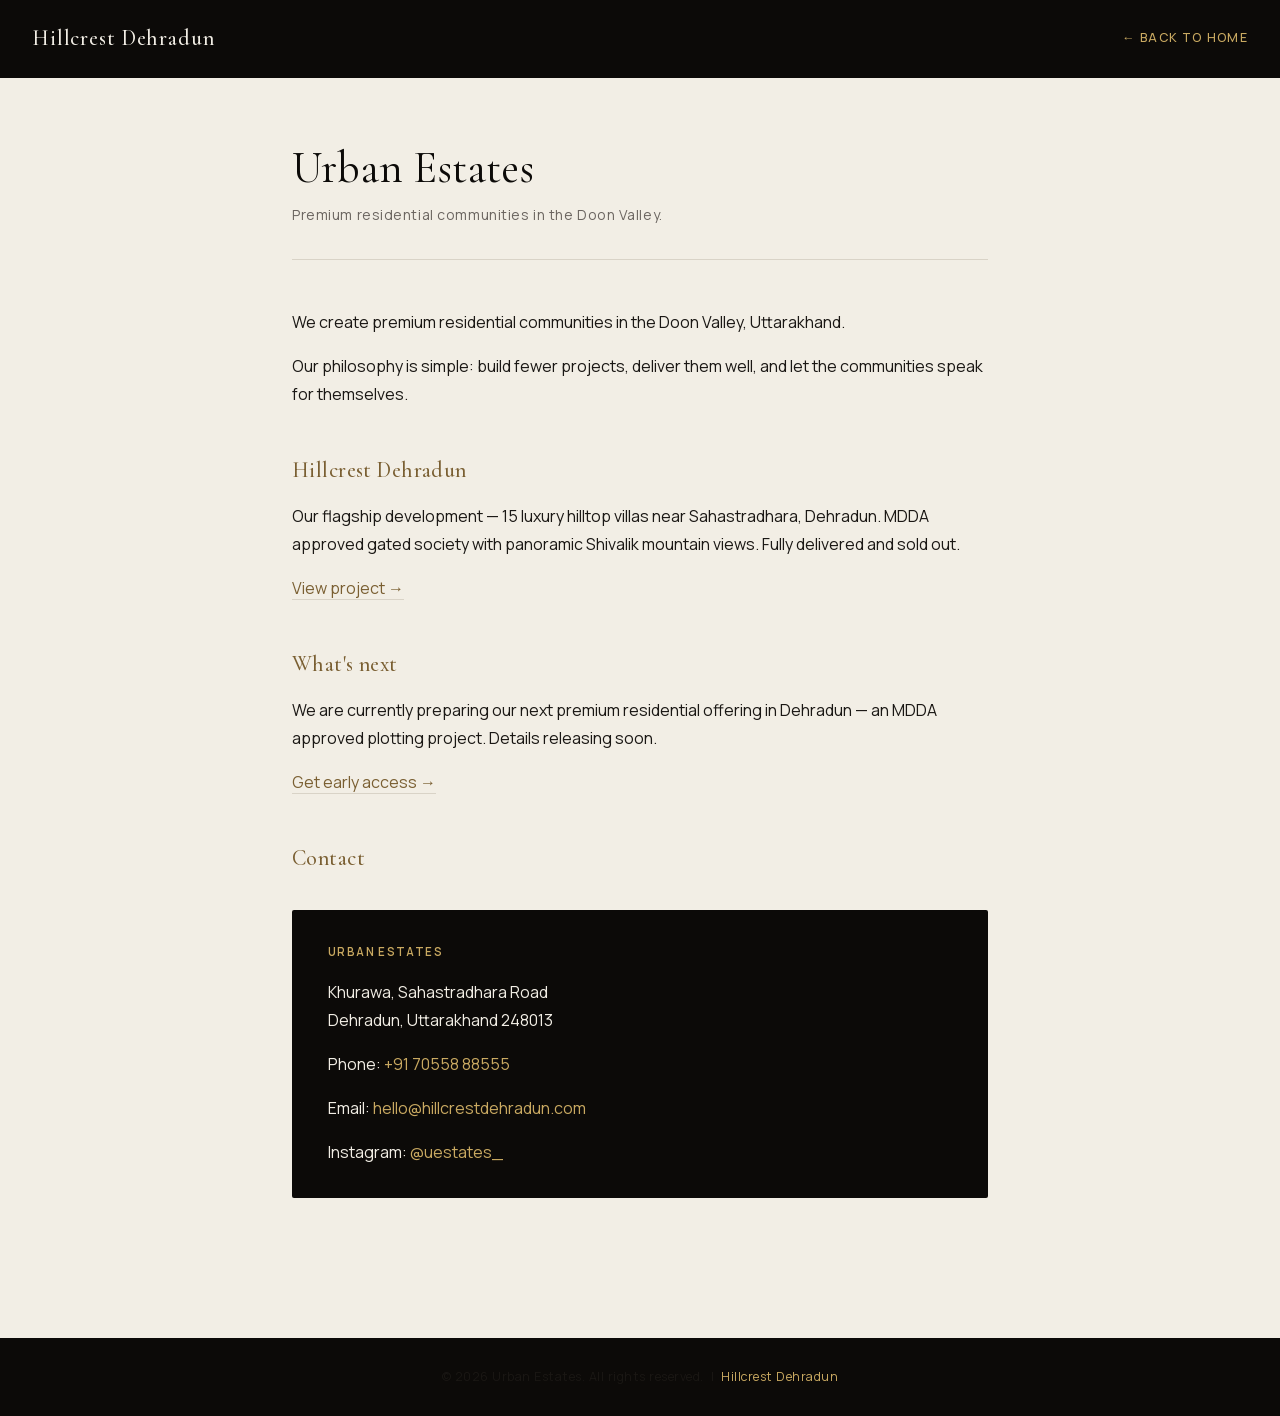
==== commit bbacdf3e: "Simplify About page to match boutique luxury tone Removed corporate-style sections (What we believe," ====
--- a/about.html
+++ b/about.html
@@ -277,47 +277,23 @@
 <main id="main">
 
   <h1 class="page-title">Urban Estates</h1>
-  <p class="page-subtitle">Premium real estate development in the Doon Valley.</p>
+  <p class="page-subtitle">Premium residential communities in the Doon Valley.</p>
 
   <section>
-    <h2>Who we are</h2>
-    <p>Urban Estates is a Dehradun-based real estate developer specialising in premium gated communities in the Doon Valley, Uttarakhand. We focus on low-density, high-quality residential projects in carefully chosen locations across Dehradun.</p>
-    <p>Our approach is straightforward: build fewer homes, build them well, and deliver exactly what was promised. No compromises on materials, no shortcuts on timelines, no overselling on inventory.</p>
+    <p>We create premium residential communities in the Doon Valley, Uttarakhand.</p>
+    <p>Our philosophy is simple: build fewer projects, deliver them well, and let the communities speak for themselves.</p>
   </section>
 
   <section>
-    <h2>What we believe</h2>
-    <ul>
-      <li><strong>Quality over quantity.</strong> We build small, exclusive communities — not large townships.</li>
-      <li><strong>Delivery over promises.</strong> Every home is finished to specification before handover.</li>
-      <li><strong>Location matters.</strong> We develop only in areas with natural beauty, clean air, and long-term value.</li>
-      <li><strong>Trust is earned.</strong> Our reputation is built on delivered projects, not brochures.</li>
-    </ul>
+    <h2>Hillcrest Dehradun</h2>
+    <p>Our flagship development — 15 luxury hilltop villas near Sahastradhara, Dehradun. MDDA approved gated society with panoramic Shivalik mountain views. Fully delivered and sold out.</p>
+    <p><a href="/" style="color:var(--accent);border-bottom:1px solid var(--border);text-decoration:none;">View project &#8594;</a></p>
   </section>
 
   <section>
-    <h2>Our projects</h2>
-
-    <div class="project-card">
-      <h3>Hillcrest Dehradun</h3>
-      <p>15 luxury 4 BHK+SR hilltop villas near Sahastradhara, Dehradun</p>
-      <p>MDDA approved gated society with panoramic Shivalik mountain views</p>
-      <p>Fully furnished, Italian marble, natural stone fireplace, private lawns</p>
-      <p>4.8&#9733; on Google Maps &middot; 70+ reviews</p>
-      <span class="status status-sold">All villas sold</span>
-    </div>
-
-    <div class="project-card">
-      <h3>New Project — Coming Soon</h3>
-      <p>MDDA approved plotting project in Dehradun</p>
-      <p>Details releasing soon. <a href="https://wa.me/917055888555?text=Hi%2C%20I%27m%20interested%20in%20the%20upcoming%20Urban%20Estates%20project.%20Please%20share%20details." target="_blank" rel="noopener noreferrer" style="color:var(--accent);border-bottom:1px solid var(--accent);text-decoration:none;">Get early access</a></p>
-      <span class="status status-upcoming">Upcoming</span>
-    </div>
-  </section>
-
-  <section>
-    <h2>Where we build</h2>
-    <p>All Urban Estates projects are located in Dehradun, the capital of Uttarakhand. We develop in areas that offer a combination of natural surroundings, city connectivity, and long-term appreciation — primarily along the Sahastradhara corridor and the foothills of the Shivalik range.</p>
+    <h2>What's next</h2>
+    <p>We are currently preparing our next premium residential offering in Dehradun — an MDDA approved plotting project. Details releasing soon.</p>
+    <p><a href="https://wa.me/917055888555?text=Hi%2C%20I%27m%20interested%20in%20the%20upcoming%20Urban%20Estates%20project.%20Please%20share%20details." target="_blank" rel="noopener noreferrer" style="color:var(--accent);border-bottom:1px solid var(--border);text-decoration:none;">Get early access &#8594;</a></p>
   </section>
 
   <section>
@@ -327,9 +303,7 @@
       <p>Khurawa, Sahastradhara Road<br>Dehradun, Uttarakhand 248013</p>
       <p>Phone: <a href="tel:+917055888555">+91 70558 88555</a></p>
       <p>Email: <a href="mailto:hello@hillcrestdehradun.com">hello@hillcrestdehradun.com</a></p>
-      <p>WhatsApp: <a href="https://wa.me/917055888555?text=Hi%2C%20I%27m%20interested%20in%20the%20upcoming%20Urban%20Estates%20project.%20Please%20share%20details." target="_blank" rel="noopener noreferrer">Send a message</a></p>
       <p>Instagram: <a href="https://www.instagram.com/uestates_/" target="_blank" rel="noopener noreferrer">@uestates_</a></p>
-      <p>Google Maps: <a href="https://maps.app.goo.gl/SzBgoUNmSNV7FymD8" target="_blank" rel="noopener noreferrer">View location</a></p>
     </div>
   </section>
 
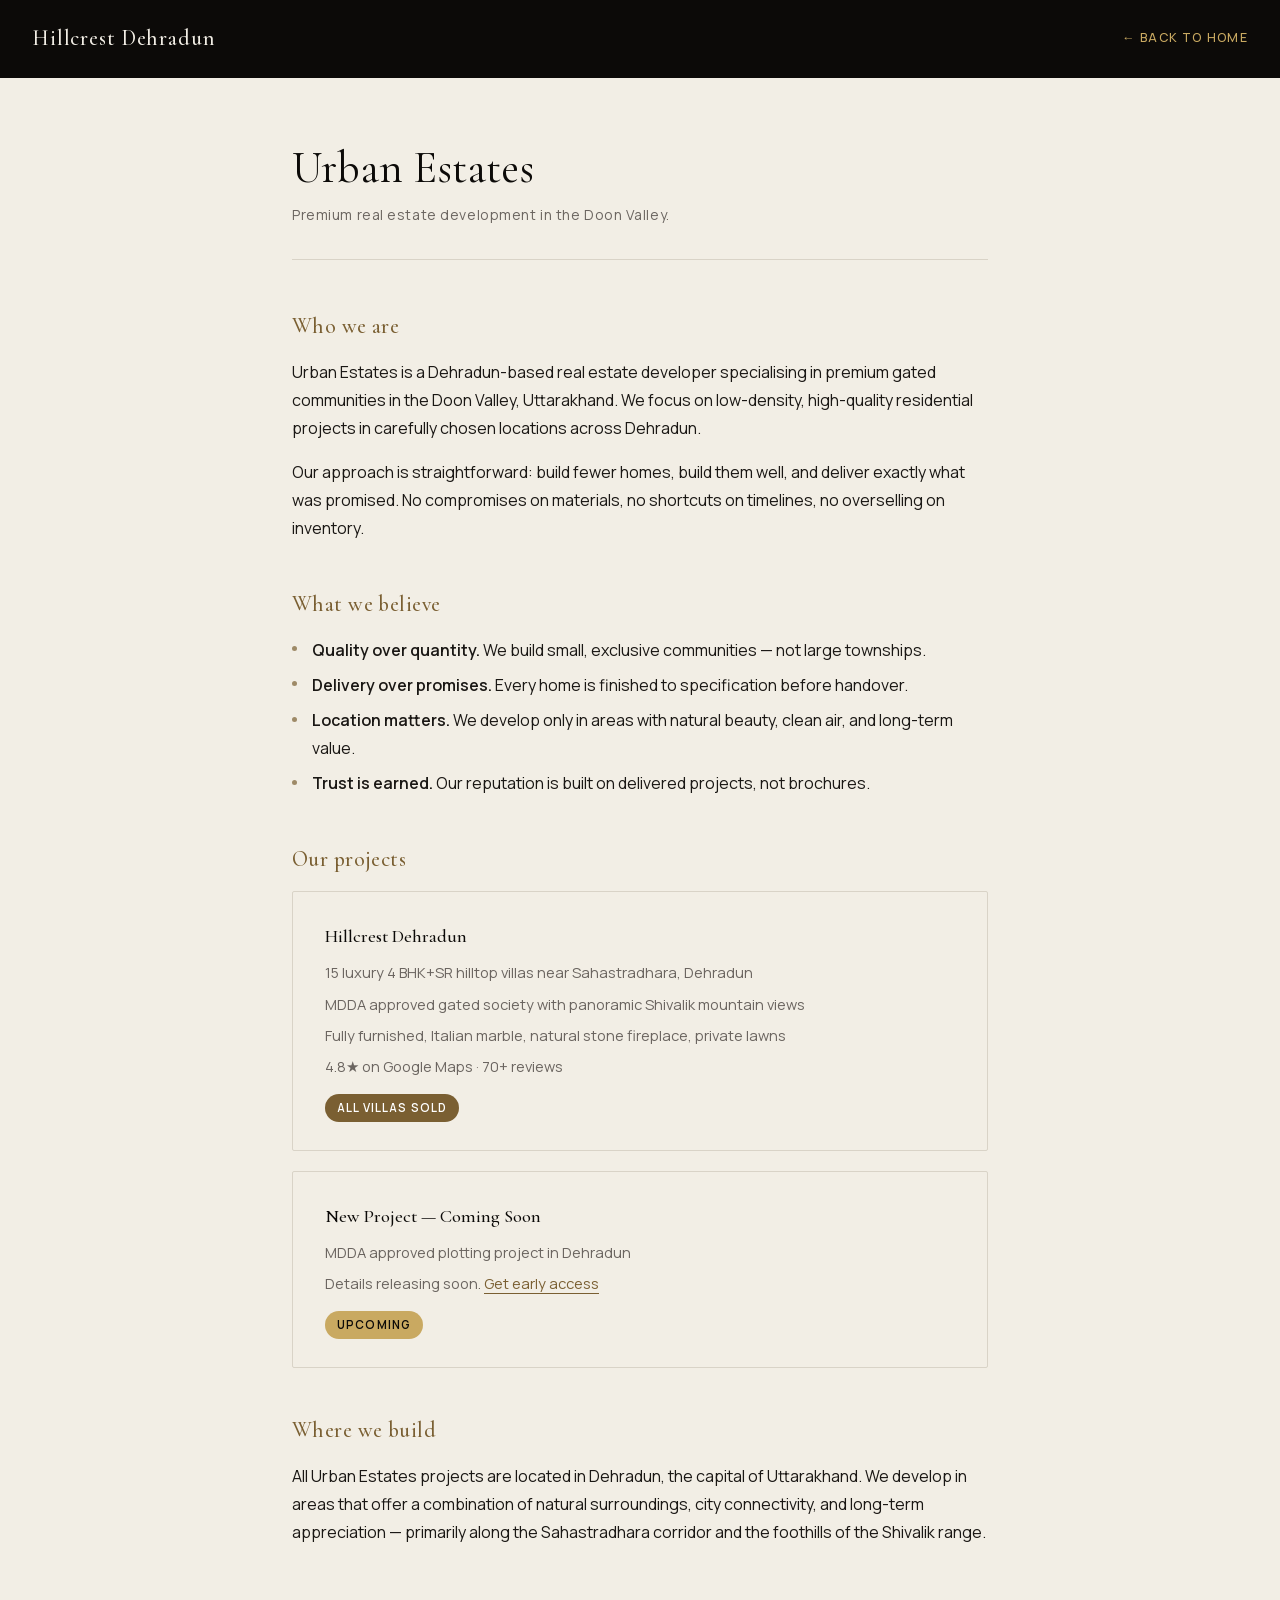
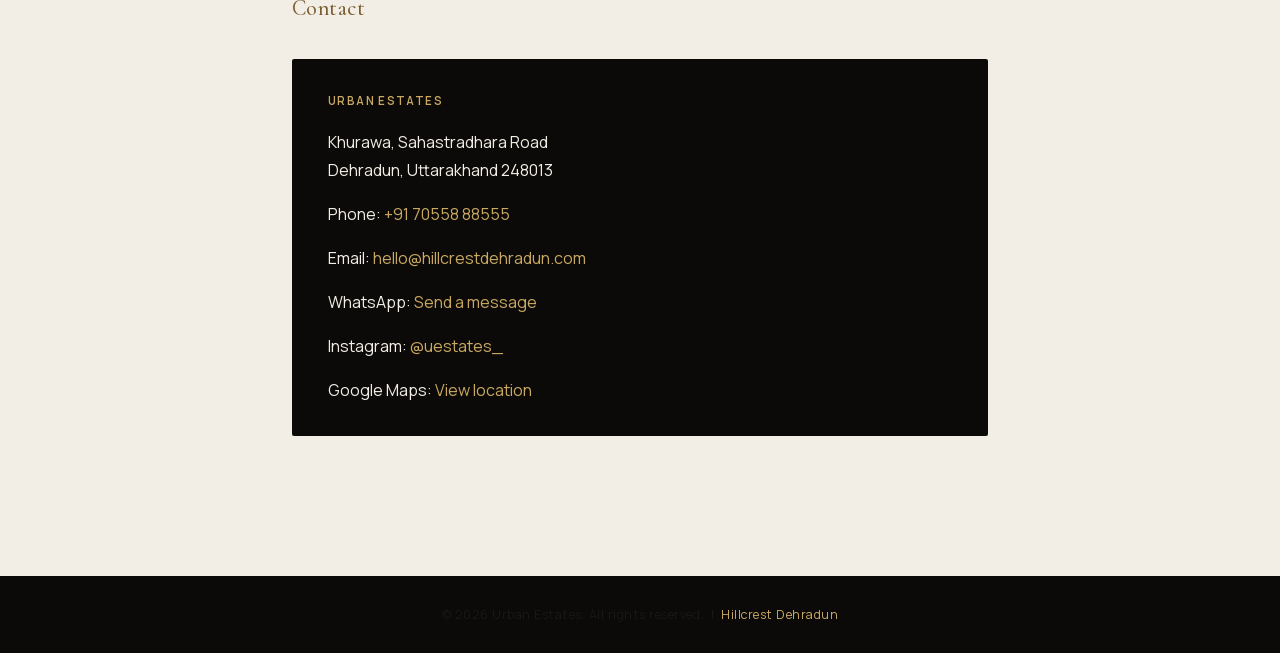
==== commit 849b62e4: "Revert "Simplify About page to match boutique luxury tone" This reverts commit bbacdf3e1b874c239bfcc" ====
--- a/about.html
+++ b/about.html
@@ -277,23 +277,47 @@
 <main id="main">
 
   <h1 class="page-title">Urban Estates</h1>
-  <p class="page-subtitle">Premium residential communities in the Doon Valley.</p>
-
-  <section>
-    <p>We create premium residential communities in the Doon Valley, Uttarakhand.</p>
-    <p>Our philosophy is simple: build fewer projects, deliver them well, and let the communities speak for themselves.</p>
-  </section>
-
-  <section>
-    <h2>Hillcrest Dehradun</h2>
-    <p>Our flagship development — 15 luxury hilltop villas near Sahastradhara, Dehradun. MDDA approved gated society with panoramic Shivalik mountain views. Fully delivered and sold out.</p>
-    <p><a href="/" style="color:var(--accent);border-bottom:1px solid var(--border);text-decoration:none;">View project &#8594;</a></p>
-  </section>
-
-  <section>
-    <h2>What's next</h2>
-    <p>We are currently preparing our next premium residential offering in Dehradun — an MDDA approved plotting project. Details releasing soon.</p>
-    <p><a href="https://wa.me/917055888555?text=Hi%2C%20I%27m%20interested%20in%20the%20upcoming%20Urban%20Estates%20project.%20Please%20share%20details." target="_blank" rel="noopener noreferrer" style="color:var(--accent);border-bottom:1px solid var(--border);text-decoration:none;">Get early access &#8594;</a></p>
+  <p class="page-subtitle">Premium real estate development in the Doon Valley.</p>
+
+  <section>
+    <h2>Who we are</h2>
+    <p>Urban Estates is a Dehradun-based real estate developer specialising in premium gated communities in the Doon Valley, Uttarakhand. We focus on low-density, high-quality residential projects in carefully chosen locations across Dehradun.</p>
+    <p>Our approach is straightforward: build fewer homes, build them well, and deliver exactly what was promised. No compromises on materials, no shortcuts on timelines, no overselling on inventory.</p>
+  </section>
+
+  <section>
+    <h2>What we believe</h2>
+    <ul>
+      <li><strong>Quality over quantity.</strong> We build small, exclusive communities — not large townships.</li>
+      <li><strong>Delivery over promises.</strong> Every home is finished to specification before handover.</li>
+      <li><strong>Location matters.</strong> We develop only in areas with natural beauty, clean air, and long-term value.</li>
+      <li><strong>Trust is earned.</strong> Our reputation is built on delivered projects, not brochures.</li>
+    </ul>
+  </section>
+
+  <section>
+    <h2>Our projects</h2>
+
+    <div class="project-card">
+      <h3>Hillcrest Dehradun</h3>
+      <p>15 luxury 4 BHK+SR hilltop villas near Sahastradhara, Dehradun</p>
+      <p>MDDA approved gated society with panoramic Shivalik mountain views</p>
+      <p>Fully furnished, Italian marble, natural stone fireplace, private lawns</p>
+      <p>4.8&#9733; on Google Maps &middot; 70+ reviews</p>
+      <span class="status status-sold">All villas sold</span>
+    </div>
+
+    <div class="project-card">
+      <h3>New Project — Coming Soon</h3>
+      <p>MDDA approved plotting project in Dehradun</p>
+      <p>Details releasing soon. <a href="https://wa.me/917055888555?text=Hi%2C%20I%27m%20interested%20in%20the%20upcoming%20Urban%20Estates%20project.%20Please%20share%20details." target="_blank" rel="noopener noreferrer" style="color:var(--accent);border-bottom:1px solid var(--accent);text-decoration:none;">Get early access</a></p>
+      <span class="status status-upcoming">Upcoming</span>
+    </div>
+  </section>
+
+  <section>
+    <h2>Where we build</h2>
+    <p>All Urban Estates projects are located in Dehradun, the capital of Uttarakhand. We develop in areas that offer a combination of natural surroundings, city connectivity, and long-term appreciation — primarily along the Sahastradhara corridor and the foothills of the Shivalik range.</p>
   </section>
 
   <section>
@@ -303,7 +327,9 @@
       <p>Khurawa, Sahastradhara Road<br>Dehradun, Uttarakhand 248013</p>
       <p>Phone: <a href="tel:+917055888555">+91 70558 88555</a></p>
       <p>Email: <a href="mailto:hello@hillcrestdehradun.com">hello@hillcrestdehradun.com</a></p>
+      <p>WhatsApp: <a href="https://wa.me/917055888555?text=Hi%2C%20I%27m%20interested%20in%20the%20upcoming%20Urban%20Estates%20project.%20Please%20share%20details." target="_blank" rel="noopener noreferrer">Send a message</a></p>
       <p>Instagram: <a href="https://www.instagram.com/uestates_/" target="_blank" rel="noopener noreferrer">@uestates_</a></p>
+      <p>Google Maps: <a href="https://maps.app.goo.gl/SzBgoUNmSNV7FymD8" target="_blank" rel="noopener noreferrer">View location</a></p>
     </div>
   </section>
 
